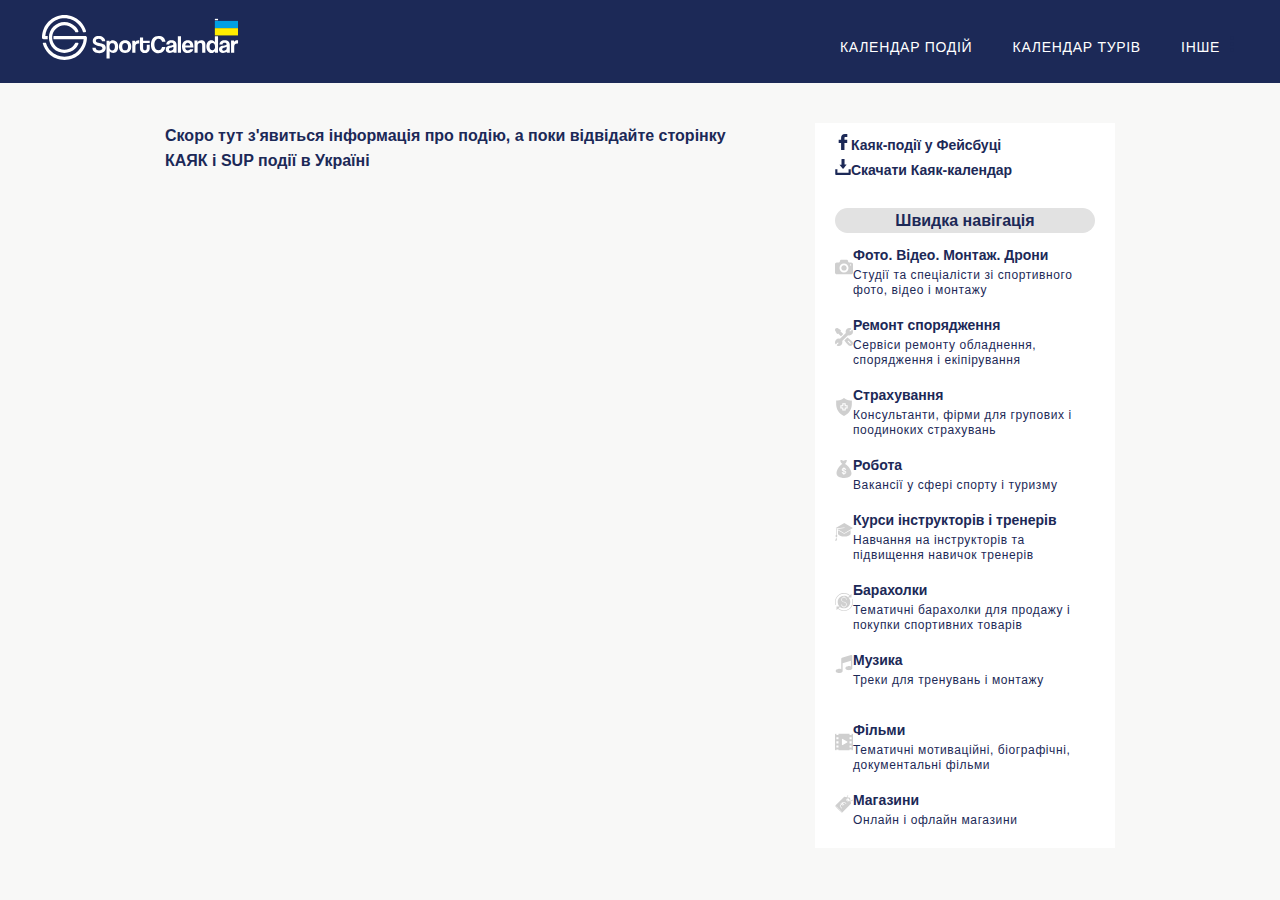
==== eventPage.html @ 2a37bc06 "link for fb page" ====
<!DOCTYPE html>
<html lang="ua">
<head>
    <meta charset="UTF-8">
    <meta name="viewport" content="width=device-width, initial-scale=1.0">
    <meta http-equiv="X-UA-Compatible" content="ie=edge">
    <title>SportCalendar.ua</title>
    <link rel="stylesheet" href="eventPage.css">
    <link rel="stylesheet" href="style.css">    
</head>
<body>
    
<div class="container">
    
    <header class="header"> 
        <div class="headerLogo">
            <a href="index.html">
                <svg xmlns="http://www.w3.org/2000/svg" xml:space="preserve"  style="shape-rendering:geometricPrecision; text-rendering:geometricPrecision; image-rendering:optimizeQuality; fill-rule:evenodd; clip-rule:evenodd"
                viewBox="0 0 22466 5156" xmlns:xlink="http://www.w3.org/1999/xlink">
                 <defs>
                  <style type="text/css">
                   <![CDATA[
                   .fil1 {fill:#00A0E3}
                   .fil2 {fill:#FFED00}
                   .fil0 {fill:#fff;fill-rule:nonzero}
                   ]]>
                  </style>
                 </defs>
                 <g id="Layer_x0020_1">
                  <metadata id="CorelCorpID_0Corel-Layer"/>
                  <path class="fil0" d="M6875 3010c-8,-91 -46,-160 -113,-209 -68,-48 -153,-73 -256,-73 -91,0 -168,20 -233,61 -65,40 -97,95 -97,163 0,52 22,97 67,135 44,37 118,68 221,92 83,20 155,38 216,54 62,16 116,31 163,45 47,14 90,28 127,41 37,13 73,28 107,44 71,34 127,84 168,148 41,65 62,148 62,251 0,95 -19,180 -56,254 -37,75 -88,138 -151,191 -64,52 -138,93 -222,121 -85,28 -176,42 -272,42 -539,0 -814,-208 -826,-623l375 0c2,97 40,173 115,227 75,54 169,82 284,82 48,0 95,-6 141,-17 45,-11 86,-27 121,-48 35,-21 63,-46 83,-76 20,-29 30,-61 30,-95 0,-111 -96,-190 -288,-236 -161,-38 -283,-71 -366,-98 -83,-27 -142,-49 -179,-65 -97,-44 -167,-102 -212,-173 -44,-71 -67,-160 -67,-269 0,-81 15,-156 45,-227 30,-71 74,-132 132,-183 57,-51 129,-92 215,-123 86,-30 184,-45 295,-45 103,0 199,15 288,44 89,29 166,70 233,123 67,52 120,116 159,191 39,75 61,158 65,251l-375 0zm1171 206c-204,0 -306,149 -306,448 0,117 29,212 86,286 58,74 132,110 222,110 91,0 165,-39 224,-117 59,-78 88,-178 88,-301 0,-284 -105,-427 -315,-427zm-297 -275l0 173c36,-73 86,-126 148,-159 63,-33 142,-50 239,-50 101,0 189,20 263,61 75,40 137,95 188,163 50,69 88,147 112,236 24,89 36,182 36,278 0,105 -13,201 -38,288 -25,87 -62,162 -110,225 -48,64 -108,113 -179,148 -71,35 -151,53 -242,53 -85,0 -164,-16 -238,-48 -74,-32 -131,-86 -171,-160l0 826 -360 0 0 -2034 351 0zm1780 272c-222,0 -333,139 -333,418 0,280 111,421 333,421 222,0 333,-140 333,-421 0,-278 -111,-418 -333,-418zm0 -309c109,0 207,17 294,51 87,34 160,83 221,147 61,64 107,140 139,230 32,90 48,189 48,298 0,109 -17,208 -50,298 -33,90 -80,166 -141,230 -61,64 -134,112 -221,147 -87,34 -184,51 -291,51 -111,0 -210,-18 -298,-53 -88,-35 -162,-85 -222,-148 -61,-64 -107,-140 -139,-230 -32,-90 -48,-188 -48,-295 0,-109 17,-208 50,-297 33,-89 80,-165 141,-229 61,-64 135,-113 222,-148 88,-35 186,-53 295,-53zm1616 375c-34,-6 -68,-9 -100,-9 -224,0 -336,111 -336,333l0 717 -363 0 0 -1380 342 0 0 166c30,-46 62,-83 94,-109 32,-26 66,-46 100,-61 34,-14 70,-23 106,-26 36,-3 73,-5 109,-5l48 0 0 372zm1205 -79l-760 0 0 569c0,87 16,154 48,201 32,47 86,71 160,71 73,0 126,-23 160,-70 34,-46 51,-113 51,-200l0 -360 339 0 0 396c0,73 -11,142 -32,209 -21,67 -54,125 -100,176 -45,50 -103,91 -174,121 -71,30 -154,45 -251,45 -101,0 -187,-15 -257,-45 -71,-30 -129,-71 -174,-121 -45,-50 -79,-109 -100,-176 -21,-67 -32,-137 -32,-212l0 -1238 360 0 0 372 760 0 0 260z"/>
                  <path class="fil0" d="M1326 2394l3564 0c183,0 271,44 265,254 -9,323 -77,632 -194,915 -131,316 -322,600 -560,837 -237,237 -521,429 -837,560 -304,126 -637,195 -986,195 -349,0 -682,-69 -986,-195 -316,-131 -600,-322 -837,-560 -155,-155 -291,-331 -403,-522 -110,-188 -197,-391 -257,-606 -13,-45 18,-91 69,-91l239 0 53 0 16 51c53,171 127,334 218,485 92,153 203,294 329,420 204,204 446,368 716,479 260,107 544,167 844,167 299,0 584,-59 844,-167 269,-112 512,-276 716,-479 190,-190 346,-415 457,-663 97,-219 160,-456 181,-705l-3450 0c-18,-123 -18,-251 0,-374zm1244 1961c-240,0 -469,-48 -678,-134 -218,-90 -413,-222 -576,-385 -163,-163 -295,-359 -385,-576 -87,-209 -134,-438 -134,-678 0,-240 48,-469 134,-678 90,-218 222,-413 385,-576 163,-163 359,-295 576,-385 209,-87 438,-134 678,-134 240,0 469,48 678,134 217,90 413,222 576,385 79,79 151,166 215,260 38,56 73,115 104,175 70,134 36,220 -103,220l-159 0 -43 0 -20 -39c-33,-65 -72,-128 -115,-187 -42,-58 -90,-114 -143,-167 -129,-129 -284,-234 -455,-305 -165,-68 -346,-106 -536,-106 -190,0 -371,38 -536,106 -171,71 -325,175 -455,305 -129,129 -234,284 -304,455 -68,165 -106,346 -106,536 0,190 38,371 106,536 71,171 175,325 304,455 129,129 284,234 455,304 165,68 346,106 536,106 190,0 371,-38 536,-106 171,-71 325,-175 455,-304 104,-104 191,-223 258,-353l20 -39 43 0 177 0c103,0 183,47 91,207 -37,63 -71,128 -111,188 -64,94 -136,181 -215,260 -163,163 -359,295 -576,385 -209,87 -438,134 -678,134zm-1913 -1586c-149,0 -296,1 -444,1 -147,0 -212,-78 -212,-192 0,-349 69,-682 195,-986 131,-316 322,-600 560,-837 237,-237 521,-429 837,-560 304,-126 637,-195 986,-195 349,0 682,69 986,195 316,131 600,322 837,560 156,156 293,333 406,527 97,166 176,345 234,532 16,53 24,169 -103,169l-181 0 -53 0 -16 -51c-53,-173 -127,-337 -218,-490l0 0c-93,-154 -205,-297 -332,-424 -204,-204 -446,-368 -716,-479 -260,-107 -544,-167 -844,-167 -299,0 -584,59 -844,167 -269,112 -512,275 -716,479 -191,191 -347,416 -458,666 -98,220 -160,459 -181,710l277 0 6 0c-12,124 -12,251 0,374l-6 0z"/>
                  <path class="fil0" d="M13759 3065c-26,-105 -77,-187 -151,-247 -75,-60 -158,-89 -251,-89 -75,0 -141,16 -200,48 -59,32 -108,78 -150,136 -41,59 -73,128 -94,207 -21,80 -32,168 -32,265 0,95 11,182 32,262 21,80 51,148 91,206 39,58 87,103 142,136 55,33 119,50 189,50 115,0 208,-31 278,-94 71,-63 119,-152 145,-269l390 0c-20,107 -53,203 -98,289 -45,86 -102,159 -169,221 -68,62 -146,109 -236,142 -90,33 -189,50 -298,50 -121,0 -234,-21 -339,-62 -105,-41 -196,-103 -274,-185 -78,-82 -138,-183 -182,-304 -43,-121 -65,-261 -65,-421 0,-157 20,-299 61,-424 40,-125 98,-232 172,-319 75,-88 165,-155 272,-201 107,-46 227,-70 360,-70 117,0 222,18 316,53 94,35 175,83 242,144 68,61 122,132 162,213 40,82 66,169 76,262l-390 0zm1301 575c-36,30 -100,54 -191,73 -125,24 -210,53 -254,86 -44,33 -67,79 -67,138 0,103 54,154 163,154 46,0 91,-7 135,-20 43,-13 81,-33 113,-59 32,-26 58,-60 77,-100 19,-40 29,-87 29,-139 0,-16 0,-38 -1,-67 -1,-28 -3,-50 -5,-67zm-224 -741c196,0 343,46 440,139 98,93 147,228 147,406l0 872 -339 0c-4,-16 -8,-33 -12,-51 -4,-18 -7,-38 -9,-61 -44,46 -102,81 -173,104 -71,23 -152,35 -245,35 -139,0 -251,-34 -334,-103 -84,-69 -126,-163 -126,-284 0,-95 16,-170 47,-227 31,-56 75,-101 132,-133 56,-32 124,-56 201,-73 78,-16 162,-30 253,-42 73,-10 130,-26 171,-48 41,-22 62,-53 62,-94 0,-52 -24,-92 -73,-118 -48,-26 -102,-39 -160,-39 -65,0 -119,19 -162,56 -43,37 -69,87 -77,150l-348 0c12,-153 65,-273 157,-359 93,-86 242,-129 448,-129zm1096 1416l-363 0 0 -1882 363 0 0 1882zm1053 -823c-4,-103 -34,-179 -89,-229 -55,-49 -120,-74 -192,-74 -75,0 -138,26 -191,79 -52,52 -83,127 -91,224l563 0zm-575 230c6,103 36,186 91,248 54,63 127,94 218,94 59,0 111,-14 157,-42 46,-28 77,-66 91,-112l375 0c-42,141 -117,250 -224,327 -107,77 -234,115 -381,115 -460,0 -690,-250 -690,-751 0,-214 57,-384 173,-511 115,-127 279,-191 493,-191 432,0 648,274 648,823l-950 0zm1410 -584c42,-77 99,-136 171,-177 72,-41 163,-62 274,-62 67,0 128,10 183,30 55,20 103,49 144,88 40,38 72,86 95,144 23,58 35,124 35,198l0 956 -366 0 0 -835c0,-107 -18,-179 -53,-216 -35,-37 -96,-56 -183,-56 -190,0 -284,106 -284,318l0 790 -363 0 0 -1380 348 0 0 203zm1701 73c-208,0 -312,142 -312,427 0,123 28,222 85,298 57,76 131,113 224,113 44,0 86,-10 124,-29 38,-19 72,-46 100,-82 28,-35 50,-77 65,-124 15,-47 23,-99 23,-156 0,-299 -103,-448 -309,-448zm654 1105l-351 0 -6 -169c-83,137 -210,206 -381,206 -101,0 -189,-20 -263,-59 -75,-39 -137,-93 -186,-160 -49,-68 -87,-146 -112,-235 -25,-89 -38,-184 -38,-285 0,-105 13,-201 39,-289 26,-88 64,-163 113,-225 49,-63 109,-111 180,-147 71,-35 150,-53 239,-53 167,0 302,73 403,218l0 -684 363 0 0 1882zm984 -675c-36,30 -100,54 -191,73 -125,24 -210,53 -254,86 -44,33 -67,79 -67,138 0,103 54,154 163,154 46,0 91,-7 135,-20 43,-13 81,-33 114,-59 32,-26 58,-60 77,-100 19,-40 29,-87 29,-139 0,-16 0,-38 -1,-67 -1,-28 -3,-50 -5,-67zm-224 -741c196,0 343,46 440,139 98,93 147,228 147,406l0 872 -339 0c-4,-16 -8,-33 -12,-51 -4,-18 -7,-38 -9,-61 -44,46 -102,81 -173,104 -71,23 -152,35 -245,35 -139,0 -251,-34 -334,-103 -84,-69 -126,-163 -126,-284 0,-95 16,-170 47,-227 31,-56 75,-101 132,-133 57,-32 124,-56 201,-73 78,-16 162,-30 253,-42 73,-10 130,-26 171,-48 41,-22 62,-53 62,-94 0,-52 -24,-92 -73,-118 -48,-26 -102,-39 -160,-39 -65,0 -119,19 -162,56 -43,37 -69,87 -77,150l-348 0c12,-153 65,-273 157,-359 93,-86 242,-129 448,-129zm1531 375c-34,-6 -68,-9 -100,-9 -224,0 -336,111 -336,333l0 717 -363 0 0 -1380 342 0 0 166c30,-46 62,-83 94,-109 32,-26 66,-46 100,-61 34,-14 70,-23 106,-26 36,-3 73,-5 109,-5l48 0 0 372z"/>
                  <polygon class="fil0" points="20175,603 19812,603 19812,439 20175,439 "/>
                  <polygon class="fil1" points="22465,676 19810,676 19810,1509 22465,1509 "/>
                  <polygon class="fil2" points="22465,2341 19810,2341 19810,1509 22465,1509 "/>
                 </g>
                </svg>
            </a>            
        </div>         
        <div class="menuContent">
            <ul class="headerMenu">
                <li><a href="index.html" class="social-item calendar">календар подій</a></li>
                <li><a href="#" class="social-item">календар турів</a></li>
                <li>
                    <a href="#" class="social-item anotheHeaderItem">інше</a>
                    <a href="#" class="social-item anotheHeaderIcon">
                        <svg class="icon" version="1.1" id="Capa_1" xmlns="http://www.w3.org/2000/svg" xmlns:xlink="http://www.w3.org/1999/xlink" x="0px" y="0px" viewBox="0 0 512 512" style="enable-background:new 0 0 512 512;" xml:space="preserve"><g><g><g><circle cx="256" cy="256" r="64"/><circle cx="256" cy="448" r="64"/><circle cx="256" cy="64" r="64"/></g></g></g></svg>
                    </a>
                </li>
            </ul>  
        </div>                
    </header>   

    <main>
        <!--EVENT SECTION-->
        <section class="contentSection eventPage">
            <h2 class="bg-title">Скоро тут з'явиться інформація про подію, а поки відвідайте сторінку <br> <strong><a class="fb" href="https://www.facebook.com/groups/KayakSUPeventsUA/">                                           
                КАЯК і SUP події в Україні</a></strong></h2>
        </section> 
        
    
         <!--RIGHT SECTION-->
        <nav class="otherSide">

            <ul class="itemSection topContent">
                
                <li class="item">
                    <div class="iconRightside">
                        <svg class="icon" xmlns="http://www.w3.org/2000/svg" xmlns:xlink="http://www.w3.org/1999/xlink" version="1.1" id="Capa_1" x="0px" y="0px" viewBox="0 0 96.124 96.123" style="enable-background:new 0 0 96.124 96.123;" xml:space="preserve"><g>	<path d="M72.089,0.02L59.624,0C45.62,0,36.57,9.285,36.57,23.656v10.907H24.037c-1.083,0-1.96,0.878-1.96,1.961v15.803   c0,1.083,0.878,1.96,1.96,1.96h12.533v39.876c0,1.083,0.877,1.96,1.96,1.96h16.352c1.083,0,1.96-0.878,1.96-1.96V54.287h14.654   c1.083,0,1.96-0.877,1.96-1.96l0.006-15.803c0-0.52-0.207-1.018-0.574-1.386c-0.367-0.368-0.867-0.575-1.387-0.575H56.842v-9.246   c0-4.444,1.059-6.7,6.848-6.7l8.397-0.003c1.082,0,1.959-0.878,1.959-1.96V1.98C74.046,0.899,73.17,0.022,72.089,0.02z" /></g></svg>                    
                    </div>
                    <div class="contentRightside">
                        <strong><a href="#">Каяк-події у Фейсбуці</a></strong>
                    </div>
                </li>
                <li class="item">
                    <div class="iconRightside">    
                        <svg class="icon" xmlns="http://www.w3.org/2000/svg" xmlns:xlink="http://www.w3.org/1999/xlink" version="1.1" id="Capa_1" x="0px" y="0px" viewBox="0 0 29.978 29.978" style="enable-background:new 0 0 29.978 29.978;" xml:space="preserve" ><g>	<path d="M25.462,19.105v6.848H4.515v-6.848H0.489v8.861c0,1.111,0.9,2.012,2.016,2.012h24.967c1.115,0,2.016-0.9,2.016-2.012   v-8.861H25.462z" /><path d="M14.62,18.426l-5.764-6.965c0,0-0.877-0.828,0.074-0.828s3.248,0,3.248,0s0-0.557,0-1.416c0-2.449,0-6.906,0-8.723   c0,0-0.129-0.494,0.615-0.494c0.75,0,4.035,0,4.572,0c0.536,0,0.524,0.416,0.524,0.416c0,1.762,0,6.373,0,8.742   c0,0.768,0,1.266,0,1.266s1.842,0,2.998,0c1.154,0,0.285,0.867,0.285,0.867s-4.904,6.51-5.588,7.193   C15.092,18.979,14.62,18.426,14.62,18.426z" /></svg>                    
                    </div>
                    <div class="contentRightside">
                        <strong><a href="#">Скачати Каяк-календар</a></strong>                                                
                    </div>
                </li>
            </ul>
                
            <ul class="itemSection quickNavigation">
                <h2><strong>Швидка навігація</strong></h2>             

                    <li class="item">
                        <div class="iconRightside">
                            <svg class="icon" xmlns="http://www.w3.org/2000/svg"  xmlns:xlink="http://www.w3.org/1999/xlink"  version="1.1" id="Capa_1" x="0px" y="0px" viewBox="0 0 100 100" style="enable-background:new 0 0 100 100;"  xml:space="preserve" ><g><path d="M50,40c-8.285,0-15,6.718-15,15c0,8.285,6.715,15,15,15c8.283,0,15-6.715,15-15 C65,46.718,58.283,40,50,40z M90,25H78c-1.65,0-3.428-1.28-3.949-2.846l-3.102-9.309C70.426,11.28,68.65,10,67,10H33   c-1.65,0-3.428,1.28-3.949,2.846l-3.102,9.309C25.426,23.72,23.65,25,22,25H10C4.5,25,0,29.5,0,35v45c0,5.5,4.5,10,10,10h80  c5.5,0,10-4.5,10-10V35C100,29.5,95.5,25,90,25z M50,80c-13.807,0-25-11.193-25-25c0-13.806,11.193-25,25-25 c13.805,0,25,11.194,25,25C75,68.807,63.805,80,50,80z M86.5,41.993c-1.932,0-3.5-1.566-3.5-3.5c0-1.932,1.568-3.5,3.5-3.5 c1.934,0,3.5,1.568,3.5,3.5C90,40.427,88.433,41.993,86.5,41.993z"/> </g></svg>
                        </div>
                        <div class="contentRightside">
                            <p class="nameRightside">                            
                                <strong><a href="#">Фото. Відео. Монтаж. Дрони</a></strong>                             
                            </p> 
                            <p class="descriptionContent">
                                Студії та спеціалісти зі спортивного фото, відео і монтажу
                            </p>
                        </div>                                               
                    </li>

                    <li class="item">
                        <div class="iconRightside">
                            <svg class="icon" xmlns="http://www.w3.org/2000/svg" xmlns:xlink="http://www.w3.org/1999/xlink" version="1.1" id="Capa_1" x="0px" y="0px" viewBox="0 0 512.002 512.002" style="enable-background:new 0 0 512.002 512.002;" xml:space="preserve" >                   <g><path d="M153.557,89.912l10.605-10.605c6.91-6.91,5.451-18.465-2.886-23.467L80.931,7.631C59.837-4.996,33.001-1.7,15.672,15.673    C-1.701,33.032-4.997,59.868,7.63,80.932l48.208,80.332c5.008,8.347,16.62,9.794,23.467,2.886l10.62-10.605l81.154,81.03    l63.561-63.567L153.557,89.912z" /></g>                            <g><path d="M501.776,59.732c-4.407-9.245-16.77-11.547-24.141-4.146L438.831,94.39c-5.684,5.684-15.527,5.684-21.211,0    c-5.845-5.845-5.845-15.366,0-21.211l38.804-38.804c7.299-7.299,5.202-19.685-4.146-24.141    c-40.093-19.16-88.11-10.913-119.517,20.522c-28.843,28.828-38.159,71.675-24.683,109.512L140.259,308.081    c-37.808-13.477-80.669-4.16-109.512,24.683c-31.421,31.421-39.668,79.453-20.522,119.517c4.467,9.371,16.861,11.425,24.141,4.146    l38.804-38.804c5.859-5.83,15.381-5.845,21.211,0.015c5.843,5.813,5.886,15.279,0,21.196l-38.804,38.804    c-7.299,7.299-5.202,19.685,4.146,24.141c14.398,6.883,29.823,10.223,45.145,10.223c27.305,0,54.243-10.62,74.355-30.747    c28.857-28.828,38.159-71.675,24.683-109.512l167.822-167.811c37.793,13.462,80.669,4.16,109.526-24.683    C512.675,147.828,520.922,99.796,501.776,59.732z"/></g>                           <g><path d="M489.857,385.163c-50.919-50.732-78.834-70.888-138.525-117.309l-84.831,84.84    c41.958,53.86,67.365,88.599,115.016,136.267c15.586,15.586,36.299,22.857,56.675,22.857c14.956,0,29.722-3.551,42.129-12.471    c18.091-13.037,29.487-33.12,31.26-55.078C513.353,422.282,505.443,400.748,489.857,385.163z M446.652,446.713    c-5.972,5.44-15.277,4.918-20.989-0.794l-59.405-59.405c-5.712-5.712-6.234-15.017-0.794-20.989    c5.807-6.374,15.679-6.547,21.707-0.52l60,60C453.199,431.034,453.026,440.906,446.652,446.713z" /></g>                      </svg>
                        </div>
                        <div class="contentRightside">
                            <p class="nameRightside">                            
                                <strong><a href="#">Ремонт спорядження</a></strong>                            
                            </p> 
                            <p class="descriptionContent">
                                Сервіси ремонту обладнення, спорядження і екіпірування
                            </p>
                        </div>
                    </li>

                    <li class="item">
                        <div class="iconRightside">
                            <svg class="icon" xmlns="http://www.w3.org/2000/svg" xmlns:xlink="http://www.w3.org/1999/xlink" version="1.1" id="Capa_1" x="0px" y="0px" viewBox="0 0 512 512" style="enable-background:new 0 0 512 512;" xml:space="preserve" > <g><path d="M438.386,70.124c-66.931,0-131.516-24.656-181.418-69.259L256,0l-0.968,0.865    C205.129,45.468,140.544,70.124,73.614,70.124h-40.54V178.19c0,140.337,81.369,267.943,208.607,327.146L256,512l14.319-6.663    c127.238-59.203,208.607-186.81,208.607-327.146V70.124H438.386z M359.455,302.147h-55.411v55.411h-96.088v-55.411h-55.411V206.06    h55.411v-55.411h96.088v55.411h55.411V302.147z" /></g><g><polygon points="274.044,236.06 274.044,180.648 237.956,180.648 237.956,236.06 182.545,236.06 182.545,272.147 237.956,272.147     237.956,327.559 274.044,327.559 274.044,272.147 329.455,272.147 329.455,236.06"   /></g></svg>
                        </div>
                        <div class="contentRightside">
                            <p class="nameRightside">                            
                                <strong><a href="#">Страхування</a></strong>  
                            </p> 
                            <p class="descriptionContent">
                                 Консультанти, фірми для групових і поодиноких страхувань
                            </p>
                        </div>
                    </li>    

                    <li class="item">
                        <div class="iconRightside">
                            <svg version="1.1" id="Capa_1" xmlns="http://www.w3.org/2000/svg" xmlns:xlink="http://www.w3.org/1999/xlink" x="0px" y="0px"	  viewBox="0 0 424.98 424.98" style="enable-background:new 0 0 424.98 424.98;"	 xml:space="preserve"><g><path d="M241.395,282.304c-1.587-1.738-3.595-3.038-5.67-4.121c-4.518-2.356-9.459-3.785-14.365-5.075v38.016			c7.963-0.9,17.105-3.79,21.286-11.224l0,0c1.996-3.551,2.393-7.914,1.58-11.867C243.785,285.891,242.874,283.925,241.395,282.304		z"/>		</g>		<g>			<path d="M242.604,299.973c0.016-0.027,0.025-0.044,0.042-0.073l0,0C242.632,299.924,242.618,299.948,242.604,299.973z"/>	<g>		<path d="M184.009,221.532c-1.369,1.999-2.228,4.27-2.465,6.684c-0.237,2.419-0.104,5.11,0.815,7.387				c0.875,2.17,2.708,3.772,4.6,5.062c2.123,1.444,4.458,2.572,6.836,3.528c1.995,0.803,4.239,1.571,6.658,2.313v-34.4				C194.342,213.41,187.665,216.194,184.009,221.532z"/>		</g>		<g>			<path d="M242.804,299.619c-0.05,0.089-0.104,0.182-0.157,0.28l0,0C242.709,299.785,242.758,299.701,242.804,299.619z"/>		</g>		<g>			<path d="M243.004,299.263C243.017,299.239,243.019,299.237,243.004,299.263L243.004,299.263z"/>		</g>		<g>			<path d="M234.753,92.469c32.329-27.158,53.931-88.341,40.637-91.017c-17.664-3.557-56.022,12.04-74.562,14.788				c-26.296,3.175-54.936-28.515-71.012-10.851c-13.071,14.362,9.371,66.592,44.482,89.346				C69.546,146.219-77.69,404.673,179.171,423.426C534.582,449.375,356.615,142.639,234.753,92.469z M265.276,296.298				c-1.093,10.076-6.433,19.188-14.415,25.374c-8.428,6.532-18.999,9.57-29.502,10.421v11.133c0,2.979-1.301,5.86-3.531,7.832				c-3.065,2.712-7.569,3.381-11.289,1.667c-3.673-1.69-6.086-5.457-6.086-9.499v-12.168c-1.801-0.342-3.589-0.749-5.356-1.234				c-9.816-2.697-18.921-7.954-25.572-15.732c-3.313-3.877-6.014-8.276-7.882-13.025c-0.488-1.241-0.923-2.505-1.304-3.783				c-0.345-1.157-0.701-2.333-0.824-3.539c-0.207-2.023,0.194-4.087,1.137-5.889c1.938-3.707,6.022-5.946,10.192-5.574				c4.104,0.364,7.701,3.212,8.993,7.124c0.398,1.205,0.668,2.44,1.115,3.632c0.443,1.184,0.978,2.335,1.607,3.431				c1.242,2.158,2.798,4.148,4.59,5.875c3.694,3.559,8.399,5.872,13.304,7.248v-41.362c-9.591-2.483-19.491-5.69-27.411-11.848				c-3.849-2.994-7.115-6.714-9.254-11.117c-2.257-4.647-3.192-9.824-3.23-14.966c-0.039-5.221,0.953-10.396,3.131-15.153				c2.04-4.454,4.977-8.453,8.578-11.768c7.7-7.087,17.928-11.04,28.187-12.492v-0.91v-10.647c0-2.978,1.301-5.86,3.531-7.832				c3.066-2.711,7.568-3.381,11.289-1.667c3.672,1.691,6.086,5.457,6.086,9.499v10.647v0.847c1.367,0.172,2.73,0.378,4.086,0.624				c10.074,1.823,19.927,5.983,27.294,13.246c3.49,3.44,6.347,7.539,8.356,12.009c0.561,1.247,1.052,2.523,1.477,3.824				c0.396,1.213,0.794,2.462,0.983,3.728c0.302,2.021-0.006,4.109-0.871,5.958c-1.772,3.788-5.746,6.2-9.927,6.021				c-4.108-0.179-7.83-2.854-9.301-6.694c-0.438-1.142-0.657-2.351-1.104-3.49c-0.451-1.153-1.035-2.253-1.708-3.292				c-1.308-2.02-3.003-3.752-4.938-5.179c-4.19-3.094-9.272-4.706-14.35-5.607v39.582c6.035,1.445,12.075,3.021,17.857,5.301				c8.739,3.446,17.02,8.73,21.79,17.062c-0.74-1.298-1.46-2.563,0.025,0.043c1.458,2.56,0.762,1.34,0.03,0.057				C264.854,280.704,266.101,288.701,265.276,296.298z"/>		</g>		<g>			<path d="M242.493,300.169c-0.061,0.109-0.114,0.205-0.156,0.278C242.373,300.384,242.427,300.289,242.493,300.169z"/>	</g></svg>                        
                        </div>
                        <div class="contentRightside">
                            <p class="nameRightside">                            
                                <strong><a href="#">Робота</a></strong>  
                            </p> 
                            <p class="descriptionContent">
                                Вакансії у сфері спорту і туризму
                            </p>
                        </div>
                    </li>

                    <li class="item">
                        <div class="iconRightside">
                            <svg  viewBox="-3 0 456 456.392"  xmlns="http://www.w3.org/2000/svg"><path d="m14.277344 128.390625 24.320312 14.304687c5.894532-5 13.125-8.171874 20.796875-9.128906l171.898438-21.117187c4.386719-.539063 8.378906 2.578125 8.917969 6.964843.539062 4.390626-2.578126 8.382813-6.96875 8.921876l-171.894532 21.121093c-2.585937.335938-5.101562 1.09375-7.441406 2.246094l178.289062 105.082031 217.921876-128.394531-217.921876-128.390625zm0 0"/><path d="m228.132812 272.96875-155.9375-91.863281v83.285156c0 22.023437 19.039063 43.433594 52.234376 58.738281 34.023437 14.589844 70.746093 21.835938 107.765624 21.261719 37.015626.578125 73.738282-6.667969 107.761719-21.261719 33.199219-15.304687 52.238281-36.714844 52.238281-58.738281v-83.285156l-155.933593 91.863281c-2.507813 1.476562-5.621094 1.476562-8.128907 0zm0 0"/><path d="m48.195312 440.390625-16-88-32 104zm0 0"/><path d="m56.195312 328.390625c-.015624-10.140625-6.429687-19.167969-16-22.527344v-132.589843c.023438-3.367188.757813-6.691407 2.160157-9.753907 2.304687-5.160156 6.355469-9.339843 11.441406-11.808593l-15.25-9.007813c-4.144531 3.515625-7.535156 7.839844-9.957031 12.703125-2.847656 5.527344-4.351563 11.648438-4.394532 17.867188v132.589843c-11.476562 4.089844-18.058593 16.136719-15.296874 28.003907 2.765624 11.867187 13.992187 19.769531 26.09375 18.367187 12.101562-1.398437 21.226562-11.660156 21.203124-23.84375zm0 0"/></svg>
                        </div>

                        <div class="contentRightside">
                            <p class="nameRightside">                            
                                <strong><a href="#">Курси інструкторів і тренерів</a></strong>  
                            </p> 
                            <p class="descriptionContent">
                                Навчання на інструкторів та підвищення навичок тренерів
                            </p>
                        </div>
                    </li>

                    <li class="item">                    
                        <div class="iconRightside">
                            <svg xmlns="http://www.w3.org/2000/svg"  viewBox="0 0 479.96913 479" ><path d="m468.121094 165.613281c-1.460938-4.078125-5.902344-6.25-10.019532-4.902343-4.117187 1.347656-6.414062 5.726562-5.179687 9.878906 31.359375 96.039062-5.398437 201.191406-89.761719 256.773437-84.367187 55.585938-195.488281 47.867188-271.359375-18.84375l41.558594-38.402343c69.488281 56.917968 171.457031 49.085937 231.441406-17.773438 59.980469-66.855469 56.742188-169.074219-7.351562-232h82.535156v-96l-8 7.382812-32.128906 29.65625c-80.984375-72.21875-200.34375-81.140624-291.160157-21.761718-90.820312 59.382812-130.519531 172.300781-96.839843 275.449218 1.074219 3.292969 4.144531 5.519532 7.609375 5.519532.847656 0 1.6875-.136719 2.488281-.40625 4.195313-1.375 6.484375-5.890625 5.113281-10.089844-31.363281-96.039062 5.394532-201.1875 89.761719-256.773438 84.363281-55.585937 195.484375-47.867187 271.355469 18.847657l-41.558594 38.398437c-69.480469-56.996094-171.515625-49.203125-231.53125 17.6875s-56.742188 169.171875 7.425781 232.089844h-82.535156v96l8-7.386719 32.128906-29.65625c80.984375 72.222657 200.34375 81.140625 291.160157 21.761719 90.820312-59.382812 130.519531-172.296875 96.839843-275.449219zm-228.136719 82.730469c-38.121094-.121094-69.539063-29.933594-71.660156-67.996094-2.121094-38.058594 25.789062-71.175781 63.660156-75.535156v-24.46875h16v24.46875c36.414063 4.113281 63.945313 34.886719 64 71.53125h-16c0-30.929688-25.070313-56-56-56s-56 25.070312-56 56c0 30.925781 25.070313 56 56 56 38.121094.117188 69.539063 29.929688 71.660156 67.992188 2.121094 38.058593-25.789062 71.179687-63.660156 75.535156v24.472656h-16v-24.472656c-36.410156-4.113282-63.945313-34.886719-64-71.527344h16c0 30.925781 25.070313 56 56 56s56-25.074219 56-56c0-30.929688-25.070313-56-56-56zm0 0" /></svg>
                        </div>
                        <div class="contentRightside">
                            <p class="nameRightside">                            
                                <strong><a href="#">Барахолки</a></strong>  
                            </p> 
                            <p class="descriptionContent">
                                Тематичні барахолки для продажу і покупки спортивних товарів
                            </p>
                        </div>
                    </li>

                    <li class="item">                        
                        <div class="iconRightside">
                            <svg class="icon" xmlns="http://www.w3.org/2000/svg" xmlns:xlink="http://www.w3.org/1999/xlink" version="1.1" id="Capa_1" x="0px" y="0px" viewBox="0 0 475.071 475.071" style="enable-background:new 0 0 475.071 475.071;" xml:space="preserve"><g>	<path d="M448.808,7.994C443.483,2.664,437.009,0,429.397,0c-3.046,0-5.715,0.383-7.994,1.143L183.861,74.232   c-5.708,1.903-10.373,5.282-13.99,10.135c-3.615,4.856-5.424,10.232-5.424,16.134v276.087   c-16.562-7.426-34.833-11.139-54.818-11.139c-8.564,0-17.749,0.999-27.55,2.994c-9.806,1.995-19.657,5.041-29.552,9.134   c-9.9,4.093-18.083,9.853-24.556,17.271c-6.471,7.423-9.705,15.899-9.705,25.413c0,9.521,3.234,17.987,9.705,25.413   c6.473,7.419,14.655,13.179,24.556,17.271c9.899,4.093,19.75,7.136,29.552,9.134c9.801,1.995,18.986,2.991,27.55,2.991   s17.746-0.996,27.55-2.991c9.806-1.998,19.653-5.041,29.552-9.134c9.896-4.093,18.079-9.853,24.55-17.271   c6.477-7.426,9.71-15.893,9.71-25.413v-202.42l219.271-67.665v153.317c-16.566-7.422-34.834-11.139-54.819-11.139   c-8.565,0-17.751,0.996-27.552,2.994c-9.805,1.995-19.65,5.041-29.551,9.134c-9.896,4.093-18.082,9.853-24.558,17.278   c-6.468,7.416-9.712,15.89-9.712,25.406c0,9.521,3.244,17.987,9.712,25.413c6.476,7.423,14.661,13.183,24.558,17.271   c9.897,4.093,19.746,7.139,29.551,9.138c9.801,1.998,18.986,2.99,27.552,2.99c8.562,0,17.747-0.992,27.548-2.99   c9.802-1.999,19.65-5.045,29.554-9.138c9.897-4.089,18.076-9.849,24.551-17.271c6.479-7.426,9.709-15.893,9.709-25.413V27.401   C456.802,19.789,454.146,13.321,448.808,7.994z" /></g></svg>                           
                         </div>
                        <div class="contentRightside">
                            <p class="nameRightside">                            
                                <strong><a href="#">Музика</a></strong>  
                            </p> 
                            <p class="descriptionContent">
                                Треки для тренувань і монтажу
                            </p>
                        </div>
                    </li>

                    <li class="item">
                        <div class="iconRightside">
                         </div>
                        <div class="contentRightside">
                            <p class="nameRightside">                            
                                <strong><a href="#"></a></strong>  
                            </p> 
                            <p class="descriptionContent">
                            </p>
                        </div>
                    </li>
                    
                    <li class="item">
                        <div class="iconRightside">
                            <svg class="icon" xmlns="http://www.w3.org/2000/svg" xmlns:xlink="http://www.w3.org/1999/xlink" version="1.1" id="Capa_1" x="0px" y="0px" viewBox="0 0 26 26" style="enable-background:new 0 0 26 26;" xml:space="preserve" ><g>	<path d="M25,1h-1v2h-3V1H5v2H2V1H1C0.449,1,0,1.449,0,2v22c0,0.551,0.449,1,1,1h1v-1h3v1h16v-1h3v1h1   c0.551,0,1-0.449,1-1V2C26,1.449,25.551,1,25,1z M5,21H2v-3h3V21z M5,15H2v-3h3V15z M5,9H2V6h3V9z M17.588,13.656l-6.503,3.793   c-0.106,0.053-0.222,0.078-0.337,0.078c-0.138,0-0.272-0.037-0.394-0.109C10.134,17.285,10,17.047,10,16.793V9.208   c0-0.255,0.134-0.493,0.354-0.626c0.222-0.134,0.499-0.146,0.73-0.03l6.503,3.792C17.84,12.469,18,12.722,18,13   S17.84,13.531,17.588,13.656z M24,21h-3v-3h3V21z M24,15h-3v-3h3V15z M24,9h-3V6h3V9z" /></g></svg>                         
                        </div>
                        <div class="contentRightside">
                            <p class="nameRightside">                            
                                <strong><a href="#">Фільми</a></strong>  
                            </p> 
                            <p class="descriptionContent">
                                Тематичні мотиваційні, біографічні, документальні фільми
                            </p>
                        </div>          
                    </li>

                    <li class="item">
                        <div class="iconRightside">
                            <svg class="icon" xmlns="http://www.w3.org/2000/svg"  viewBox="0 -3 468.85999 468" ><path d="m316.535156 111.738281c-6.710937 9.523438-5.613281 22.492188 2.605469 30.75 8.429687 7.996094 21.300781 9.023438 30.890625 2.464844-13.820312-8.03125-25.347656-19.46875-33.488281-33.222656zm0 0"/><path d="m466.613281 130.203125c3.03125-3.140625 2.988281-8.128906-.097656-11.214844-3.085937-3.085937-8.074219-3.128906-11.214844-.097656-11.144531 11.210937-25.394531 18.828125-40.910156 21.871094-3.367187.667969-6.773437 1.125-10.199219 1.359375l2.75 15.824218c22.542969-1.910156 43.683594-11.738281 59.671875-27.742187zm0 0"/><path d="m417.328125 220.539062-10.785156-62.570312c-2.695313.234375-5.382813.410156-8.074219.410156-11.226562-.042968-22.355469-2.101562-32.855469-6.074218-.4375.488281-.800781 1.03125-1.222656 1.503906-15.625 15.621094-40.953125 15.621094-56.574219-.003906-15.617187-15.621094-15.617187-40.949219.007813-56.570313 3.003906-2.546875 6.214843-4.84375 9.597656-6.863281 14.410156-7.785156 32.121094-5.929688 44.601563 4.675781 12.480468 10.605469 17.171874 27.78125 11.816406 43.257813 9.644531 3.21875 19.824218 4.519531 29.964844 3.824218l-11.429688-66.34375c-.574219-3.339844-3.191406-5.953125-6.527344-6.527344l-64.976562-11.199218c2.386718-16.625 9.976562-32.0625 21.679687-44.105469 3.035157-3.179687 2.9375-8.207031-.21875-11.265625-3.15625-3.058594-8.1875-3-11.269531.128906-13.945312 14.355469-23.019531 32.730469-25.945312 52.527344l-64-11.039062c-.449219-.078126-.902344-.117188-1.359376-.121094-2.117187.003906-4.148437.847656-5.648437 2.347656l-231.765625 231.726562c-3.125 3.125-3.125 8.1875 0 11.3125l169.71875 169.71875c3.125 3.125 8.1875 3.125 11.3125 0l231.765625-231.742187c1.820313-1.847656 2.636719-4.457031 2.1875-7.007813zm-409.3125 63.375 11.3125-11.3125 11.308594 11.3125-11.308594 11.3125zm22.621094 22.625 11.3125-11.3125 11.320312 11.3125-11.320312 11.320313zm22.625 22.628907 11.320312-11.308594 11.3125 11.316406-11.320312 11.3125zm22.632812 22.632812 11.3125-11.3125 11.3125 11.3125-11.3125 11.3125zm22.625 22.625 11.3125-11.3125 11.316407 11.3125-11.308594 11.3125zm33.941407 33.9375-11.3125-11.3125 11.3125-11.3125 11.3125 11.3125zm11.3125 11.316407 11.320312-11.308594 11.3125 11.308594-11.3125 11.3125zm33.945312 33.9375-11.3125-11.3125 11.3125-11.3125 11.3125 11.3125zm107.480469-220.617188-33.945313-33.933594c-9.5-9.066406-24.445312-9.066406-33.945312 0l-11.308594 11.3125 39.597656 39.589844-11.3125 11.3125-39.597656-39.589844-11.3125 11.308594 33.933594 33.945312-11.308594 11.3125-33.9375-33.945312-22.632812 22.632812c-9.367188 9.371094-9.367188 24.5625 0 33.9375l33.945312 33.949219-11.3125 11.3125-33.945312-33.949219c-15.613282-15.621093-15.613282-40.941406 0-56.5625l22.625-22.632812-16.976563-16.964844 11.320313-11.3125 16.976562 16.96875 11.3125-11.3125-11.3125-11.3125 11.3125-11.3125 11.3125 11.3125 11.3125-11.3125c15.621094-15.621094 40.945312-15.621094 56.566406 0l33.945313 33.9375zm0 0" /></svg>
                        </div>
                            <div class="contentRightside">
                                <p class="nameRightside">                            
                                    <strong><a href="#">Магазини</a></strong>  
                                </p> 
                                <p class="descriptionContent">
                                    Онлайн і офлайн магазини
                                </p>
                        </div>                     
                    </li>
                    
            </ul>                                 
        </nav>
        <!--end NEWS SECTION-->
    </main>

    <footer class="footer">
        
    </footer>
          
</div> <!--End container-->


</body>
</html>
---- style.css ----
:root{
	--bg_lightgrey:#F8F8F7;
	--border_grey:#e2e2e2;
	--grey:#cfcfcf;
	--red: #FB4148;
	--blue: #1C2957;
	--mint: #F3F7FA;	
	--yellow: #F7C51E;	
}
body{
	background: var(--bg_lightgrey);
}
*{
	box-sizing: border-box;
	font-family: "Helvetica", sans-serif, Arial;	
	color: var(--blue);
	text-decoration: none;
	list-style-type: none;
	padding: 0;
	margin: 0;
	line-height: 25px;
}	
* .icon{
	width: 16px;
	height: 16px;
	fill: var(--blue);
}
.visually-hidden{
	position: absolute;
	clip: rect(0 0 0 0);
	width: 1px;
	height: 1px;
	margin: -1px;
}
/*SPONSOR MOB*/
.sponsorLogoMob,
.sponsorLogoDesktop{
	display: none;
	align-items: center;
	padding: 20px 10px ;	
}
.sponsorLogoMob .sponsorIcon{
	fill:#E31E24;
	height: 45px;
	margin-right: 30px;
}
.sponsorLogoMob .sponsorContent{
	font-size: 14px;
}
.sponsorLogoMob .sponsorTitle{
	color: #E31E24;
	font-weight: bold;
}
/*SPONSOR DESCKTOP*/
.sponsorLogoDesktop .sponsorIcon{
	fill:#E31E24;
	height: 50px;
	margin-right: 20px;
}
 .sponsorIcon,
 .sponsorContent p{
	color: #E31E24;
	font-weight: bold;
}


/*MODAL*/
		.modal{
			position: fixed;
			background: #fff;
			box-shadow: 0 0 10px 0 rgba(0, 0, 0, 0.082);
		}
		.modalClose{
			background: #fff;
			border: none;
		}
		.modalFilter{
			top: 135px;
			left: 50%;

			width: 610px;
			height: 300px;
			margin-left: -480px;
			padding: 10px 10px;
		}
		.modal .filterHeader{
			display: flex;
			flex-direction: row-reverse;
			justify-content: space-between;
		}

	
/*- DESKTOP -*/
@media (min-width: 1020px) {	
	.container{
		font-size: 14px;		
	}
	.sponsorLogoMob{
		display: none;
	}
	/*HEADER*/
	header{
		display: flex;
		justify-content: space-between;		
		width: 100%;
		font-size: 14px;	
		background-color: var(--blue);
		padding: 15px 40px;
	}	
	.headerLogo svg{
		height: 45px;
		margin: 0 auto;
		width: 200px;
	}	
	.headerLogo{
		width: 200px;
		height: 100%;
	}
	.headerMenu{
		display: flex;
		justify-content: space-between;	
		width: 400px;	
		align-items: bottom;
		height: 100%;
		margin-top: 20px;
	}
	.headerMenu a,
	.headerMenu a:visited,
	.headerMenu a:active{
		border-bottom: none;
		text-transform: uppercase;
		color: #fff;
		letter-spacing: .7px;	
}	
	.locationContent svg{
		fill: var(--blue);
	}
	h2{
		font-size: 16px;
	}

/*MAIN*/
	main{
		width: 950px;
		margin: 0 auto;
		padding: 40px 0;
		display: flex;
		justify-content: space-between;
	}
	.contentSection{
		width: 600px;		
	}	
/*RIGHT SECTION*/
.otherSide{
	width: 300px;
	background-color: #fff;
}
.otherSide	.itemSection {
	padding: 10px 0 5px 0;
}
		.itemSection .item{
			display: flex;
			align-items: center;
			padding: 0 20px;
		}			
	/*quickNavigation*/
	.quickNavigation{
		margin-top: 10px;
	}
	.quickNavigation h2{
		margin: 0 20px 10px;
		text-align: center;
		background-color: var(--border_grey);
		border-radius:  20px;
	}
	.quickNavigation .item{
		margin-bottom: 15px;
	}
	.quickNavigation .descriptionContent{
		font-size: 12px;
		line-height: 15px;
		letter-spacing: .050em;
	}		
	.quickNavigation svg{
		fill:var(--grey);
		width: 18px;
		height: 18px;
	}			
}

/*- TABLET -*/
@media (min-width: 640px) and (max-width: 1020px){
	body{
		background: var(--bg_lightgrey);
	}
	.sponsorLogoMob{
		display: none;
	}	
	.sponsorContent{
		font-size: 14px;
	}
	.container{
		font-size: 17px;
	}
	h2{
		font-size: 20px;
		font-weight: bold;
	}
	/*HEADER*/
	header{
		display: flex;
		justify-content: space-between;		
		width: 100%;
		font-size: 14px;	
		background-color: var(--blue);
		padding: 15px 5px;
	}	
	.headerLogo svg{
		height: 45px;
		margin: 0 auto;
		width: 200px;
	}	
	.headerLogo{
		width: 200px;
		height: 100%;
	}
	.headerMenu{
		display: flex;
		justify-content: space-between;	
		width: 400px;	
		align-items: bottom;
		height: 100%;
		margin-top: 20px;
	}
	.headerMenu a,
	.headerMenu a:visited,
	.headerMenu a:active{
		border-bottom: none;
		text-transform: uppercase;
		color: #fff;
		letter-spacing: .7px;	
}
/*MAIN*/
	main{
		margin: 30px 10px;
		display: flex;
	}
	.contentSection{
		width: 62%;
	}			
	
	/*RIGHT SECTION*/
.otherSide{
	width: 38%;
	font-size: 16px;
	min-width: 280px;
	background-color: #fff;

}
.otherSide	.itemSection {
	padding: 10px 0 5px 0;
}
		.itemSection .item{
			display: flex;
			align-items: center;
			padding: 0 20px;
		}	
		.itemSection p{
			width: 95%;
			overflow: hidden; 
			white-space: nowrap; 
			text-overflow: ellipsis; 
		}		
	/*quickNavigation*/
	.quickNavigation{
		margin-top: 10px;
	}
	.quickNavigation h2{
		margin: 0 20px 10px;
		text-align: center;
		background-color: var(--border_grey);
		border-radius:  20px;

	}
	.quickNavigation .item{
		margin-bottom: 15px;
	}
	.quickNavigation .descriptionContent{
		font-size: 12px;
		line-height: 15px;
		letter-spacing: .050em;
	}		
	.quickNavigation svg{
		fill:var(--grey);
		width: 18px;
		height: 18px;
	}
		
}

/*- MOBILE -*/
@media (min-width: 320px) and (max-width: 640px){
	.sponsorLogoDesktop{
		display: none;
	}
	header{
		width: 100%;
		font-size: 16px;	
		background-color: var(--blue);
		padding: 15px 10px;		
	}	
	.headerLogo svg{
		height: 45px;
		margin: 0 auto;
		width: 200px;
	}	
	.headerLogo{
		width: 200px;
		height: 60px;
		margin: 0 auto;
	}
	.headerMenu{
		display: flex;
		justify-content: space-between;				
	}
	.headerMenu a,
	.headerMenu a:visited,
	.headerMenu a:active{
		border-bottom: none;
		text-transform: uppercase;
		color: #fff;
		letter-spacing: .7px;
}
.anotheHeaderItem{
	display: none;
}
.anotheHeaderIcon svg{
	fill: #fff;
}
}
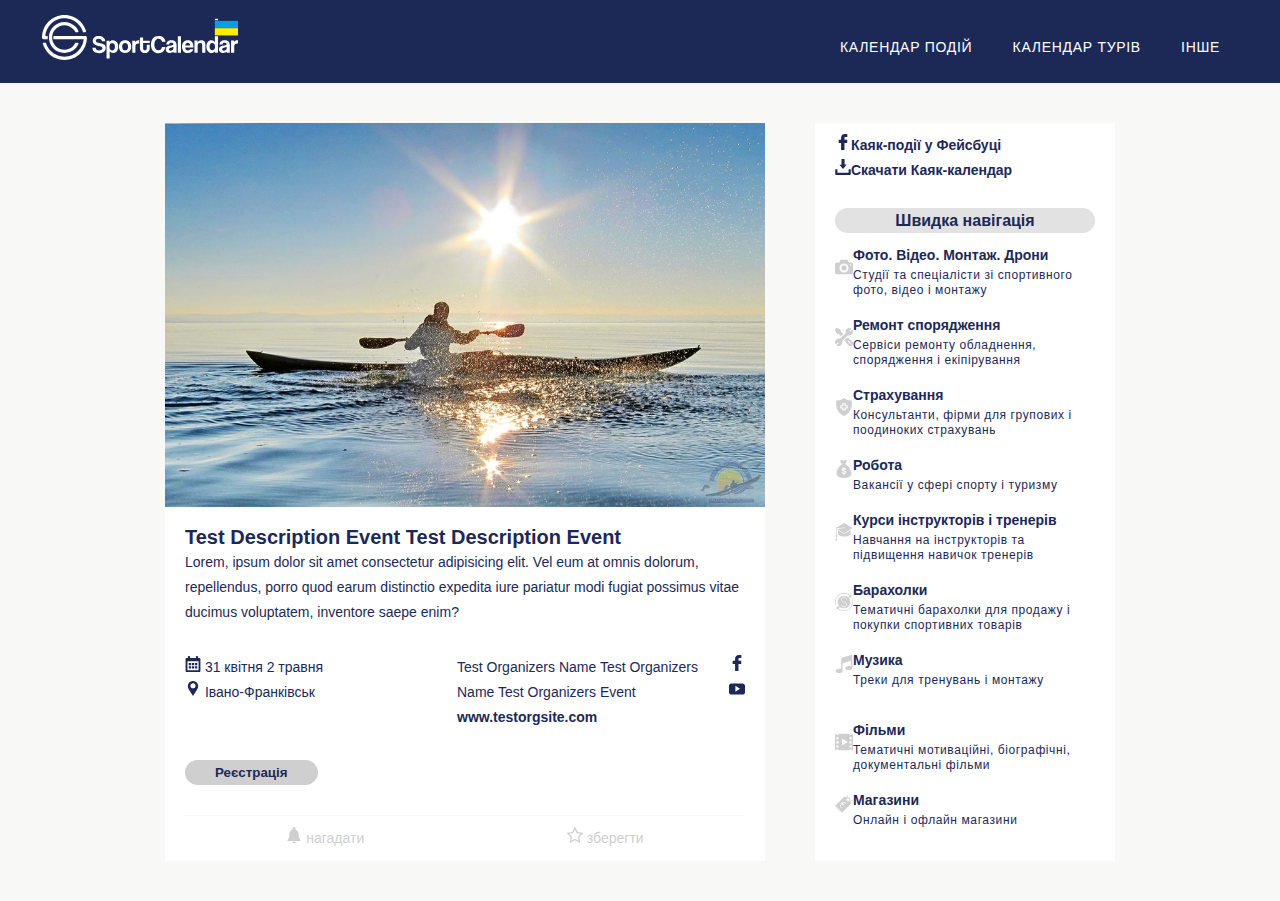
==== commit 2e6a8f34: "fix mistake in regestration" ====
--- a/eventPage.html
+++ b/eventPage.html
@@ -54,9 +54,64 @@
 
     <main>
         <!--EVENT SECTION-->
-        <section class="contentSection eventPage">
-            <h2 class="bg-title">Скоро тут з'явиться інформація про подію, а поки відвідайте сторінку <br> <strong><a class="fb" href="https://www.facebook.com/groups/KayakSUPeventsUA/">                                           
-                КАЯК і SUP події в Україні</a></strong></h2>
+        <section class="contentSection eventPage">            
+            <section class="imgContent ">
+                <img src="img/pics/izmailPhoto.jpg" alt="Самарейс 50">
+            </section>                
+            <section class="infoContent ">
+                    <div class="nameContent itemContent">
+                        <a href="eventPage.html"><h2> Test Description Event Test Description Event</h2></a>                        
+                        <p class="descriptionContent"> Lorem, ipsum dolor sit amet consectetur adipisicing elit. Vel eum at omnis dolorum, repellendus, porro quod earum distinctio expedita iure pariatur modi fugiat possimus vitae ducimus voluptatem, inventore saepe enim? </p>
+                    </div>
+
+                    <div class="detaisEventSection itemContent">
+                        <div class="dateLocation itemDetail">
+                            <div class="dateContent "> 
+                                <span class="number">
+                                    <svg class="icon" xmlns="http://www.w3.org/2000/svg" xmlns:xlink="http://www.w3.org/1999/xlink" version="1.1" id="Capa_1" x="0px" y="0px" viewBox="0 0 361.77 361.77" style="enable-background:new 0 0 361.77 361.77;" xml:space="preserve"><g>			<path d="M323.885,43.77h-27.5V25c0-13.807-11.193-25-25-25h-1c-13.807,0-25,11.193-25,25v18.77h-129V25c0-13.807-11.193-25-25-25     h-1c-13.807,0-25,11.193-25,25v18.77h-27.5c-13.807,0-25,11.193-25,25v268c0,13.809,11.193,25,25,25h286     c13.807,0,25-11.191,25-25v-268C348.885,54.963,337.691,43.77,323.885,43.77z M306.885,322.27h-252v-203h252V322.27z" />		<path d="M89.136,211.134h43.498c2.209,0,4-1.791,4-4v-43.498c0-2.209-1.791-4-4-4H89.136c-2.209,0-4,1.791-4,4v43.498     C85.136,209.343,86.927,211.134,89.136,211.134z" />			<path d="M159.136,211.134h43.498c2.209,0,4-1.791,4-4v-43.498c0-2.209-1.791-4-4-4h-43.498c-2.209,0-4,1.791-4,4v43.498     C155.136,209.343,156.927,211.134,159.136,211.134z" />			<path d="M229.136,211.134h43.498c2.209,0,4-1.791,4-4v-43.498c0-2.209-1.791-4-4-4h-43.498c-2.209,0-4,1.791-4,4v43.498     C225.136,209.343,226.927,211.134,229.136,211.134z" />			<path d="M89.136,281.134h43.498c2.209,0,4-1.791,4-4v-43.498c0-2.209-1.791-4-4-4H89.136c-2.209,0-4,1.791-4,4v43.498     C85.136,279.343,86.927,281.134,89.136,281.134z" />			<path d="M159.136,281.134h43.498c2.209,0,4-1.791,4-4v-43.498c0-2.209-1.791-4-4-4h-43.498c-2.209,0-4,1.791-4,4v43.498     C155.136,279.343,156.927,281.134,159.136,281.134z" />			<path d="M229.136,281.134h43.498c2.209,0,4-1.791,4-4v-43.498c0-2.209-1.791-4-4-4h-43.498c-2.209,0-4,1.791-4,4v43.498     C225.136,279.343,226.927,281.134,229.136,281.134z" /></g></svg>
+                                    31</span>
+                                <span class="month">квітня</span>
+                                <span class="number">
+                                    2</span>
+                                <span class="month">травня</span>
+                            </div>
+                            <div class="locationContent ">
+                                <span>
+                                <svg class="icon" version="1.0" xmlns="http://www.w3.org/2000/svg"  viewBox="0 0 830.000000 1280.000000" preserveAspectRatio="xMidYMid meet"><g transform="translate(0.000000,1280.000000) scale(0.100000,-0.100000)" stroke="none"><path d="M3855 12789 c-555 -44 -1043 -176 -1530 -414 -1457 -712 -2370 -2223 -2322 -3840 19 -605 152 -1155 406 -1680 109 -225 183 -353 331 -575 65 -96 856 -1369 1760 -2827 903 -1459 1646 -2653 1650 -2653 4 0 747 1194 1650 2652 904 1459 1695 2732 1760 2828 148 222 222 350 331 575 421 869 520 1869 279 2821 -244 958 -822 1795 -1640 2371 -696 491 -1551 759 -2404 752 -94 -1 -216 -5 -271 -10z m635 -1764 c440 -80 813 -271 1120 -575 769 -761 825 -1980 130 -2812 -335 -402 -817 -663 -1344 -728 -114 -14 -378 -14 -492 0 -853 105 -1550 715 -1764 1544 -141 545 -52 1136 243 1613 330 531 862 876 1497 968 130 19 481 13 610 -10z"/></g></svg>
+                                    Івано-Франківськ</span>
+                            </div>
+                        </div>
+                                                
+                        <div class="organizers itemDetail">
+                            <span class="orgName">Test Organizers Name Test Organizers Name Test Organizers Event</span>
+                            <a class="orgSite" href="#">www.testorgsite.com</a>
+                        </div> 
+                        <div class="socielNetwork itemDetail">
+                            <svg class="icon" xmlns="http://www.w3.org/2000/svg" xmlns:xlink="http://www.w3.org/1999/xlink" version="1.1" id="Capa_1" x="0px" y="0px" viewBox="0 0 96.124 96.123" style="enable-background:new 0 0 96.124 96.123;" xml:space="preserve"><g>	<path d="M72.089,0.02L59.624,0C45.62,0,36.57,9.285,36.57,23.656v10.907H24.037c-1.083,0-1.96,0.878-1.96,1.961v15.803   c0,1.083,0.878,1.96,1.96,1.96h12.533v39.876c0,1.083,0.877,1.96,1.96,1.96h16.352c1.083,0,1.96-0.878,1.96-1.96V54.287h14.654   c1.083,0,1.96-0.877,1.96-1.96l0.006-15.803c0-0.52-0.207-1.018-0.574-1.386c-0.367-0.368-0.867-0.575-1.387-0.575H56.842v-9.246   c0-4.444,1.059-6.7,6.848-6.7l8.397-0.003c1.082,0,1.959-0.878,1.959-1.96V1.98C74.046,0.899,73.17,0.022,72.089,0.02z" /></g></svg>
+                            <svg class="icon" xmlns="http://www.w3.org/2000/svg" xmlns:xlink="http://www.w3.org/1999/xlink" version="1.1" id="Capa_1" x="0px" y="0px"  viewBox="0 0 90 90" style="enable-background:new 0 0 90 90;" xml:space="preserve"><g><path id="YouTube__x28_alt_x29_" d="M90,26.958C90,19.525,83.979,13.5,76.55,13.5h-63.1C6.021,13.5,0,19.525,0,26.958v36.084   C0,70.475,6.021,76.5,13.45,76.5h63.1C83.979,76.5,90,70.475,90,63.042V26.958z M36,60.225V26.33l25.702,16.947L36,60.225z" /></g></svg>                                    
+                        </div>
+                    </div>
+                                       
+                     <div class="regestration itemContent">
+                         <button>
+                                Реєстрація
+                         </button>
+                     </div>                     
+                    
+                    <hr>
+
+                    <div class="bottomContent">                             
+                        <button class="iconItem">
+                            <svg class="icon" version="1.1" id="Capa_1" xmlns="http://www.w3.org/2000/svg" xmlns:xlink="http://www.w3.org/1999/xlink" x="0px" y="0px" viewBox="0 0 512 512" style="enable-background:new 0 0 512 512;" xml:space="preserve"><g><g><path d="M467.812,431.851l-36.629-61.056c-16.917-28.181-25.856-60.459-25.856-93.312V224c0-67.52-45.056-124.629-106.667-143.04V42.667C298.66,19.136,279.524,0,255.993,0s-42.667,19.136-42.667,42.667V80.96C151.716,99.371,106.66,156.48,106.66,224v53.483c0,32.853-8.939,65.109-25.835,93.291l-36.629,61.056c-1.984,3.307-2.027,7.403-0.128,10.752c1.899,3.349,5.419,5.419,9.259,5.419H458.66c3.84,0,7.381-2.069,9.28-5.397C469.839,439.275,469.775,435.136,467.812,431.851z"/></g></g><g><g><path d="M188.815,469.333C200.847,494.464,226.319,512,255.993,512s55.147-17.536,67.179-42.667H188.815z"/></g></g></svg>
+                            <span class="nameBottomItem">нагадати</span>
+                        </button>
+                        <button class="iconItem">
+                            <svg class="icon" version="1.1" id="Layer_1" xmlns="http://www.w3.org/2000/svg" xmlns:xlink="http://www.w3.org/1999/xlink" x="0px" y="0px" viewBox="0 0 512.001 512.001" style="enable-background:new 0 0 512.001 512.001;" xml:space="preserve"><g><path d="M510.992,196.91c-2.428-7.487-8.894-12.947-16.683-14.086l-151.857-22.196L274.547,23.059 c-3.484-7.059-10.674-11.528-18.546-11.528c-7.872,0-15.061,4.469-18.546,11.528L169.55,160.628L17.692,182.824 c-7.788,1.139-14.255,6.599-16.683,14.086c-2.428,7.487-0.395,15.703,5.243,21.195l109.867,107.009L90.19,476.291 c-1.331,7.761,1.86,15.603,8.229,20.23c6.369,4.626,14.813,5.236,21.782,1.572L256,426.677l135.799,71.415 c3.027,1.592,6.331,2.377,9.625,2.377c4.287,0,8.554-1.332,12.157-3.949c6.37-4.627,9.56-12.47,8.229-20.23l-25.928-151.177 l109.867-107.009C511.387,212.613,513.42,204.398,510.992,196.91z M359.229,303.073c-4.878,4.751-7.105,11.6-5.954,18.313 l20.682,120.588l-108.331-56.97c-3.014-1.585-6.32-2.377-9.627-2.377c-3.306,0-6.614,0.792-9.627,2.376l-108.33,56.97 l20.682-120.588c1.151-6.712-1.075-13.561-5.954-18.313l-87.656-85.376l121.163-17.709c6.729-0.984,12.544-5.213,15.554-11.311 L256,78.94l54.166,109.736c3.01,6.099,8.826,10.327,15.555,11.311l121.164,17.71L359.229,303.073z"/></g></svg><g><path d="M486.554,186.811c-1.6-4.9-5.8-8.4-10.9-9.2l-152-21.6l-68.4-137.5c-2.3-4.6-7-7.5-12.1-7.5l0,0c-5.1,0-9.8,2.9-12.1,7.6 l-67.5,137.9l-152,22.6c-5.1,0.8-9.3,4.3-10.9,9.2s-0.2,10.3,3.5,13.8l110.3,106.9l-25.5,151.4c-0.9,5.1,1.2,10.2,5.4,13.2 c2.3,1.7,5.1,2.6,7.9,2.6c2.2,0,4.3-0.5,6.3-1.6l135.7-71.9l136.1,71.1c2,1,4.1,1.5,6.2,1.5l0,0c7.4,0,13.5-6.1,13.5-13.5 c0-1.1-0.1-2.1-0.4-3.1l-26.3-150.5l109.6-107.5C486.854,197.111,488.154,191.711,486.554,186.811z M349.554,293.911 c-3.2,3.1-4.6,7.6-3.8,12l22.9,131.3l-118.2-61.7c-3.9-2.1-8.6-2-12.6,0l-117.8,62.4l22.1-131.5c0.7-4.4-0.7-8.8-3.9-11.9 l-95.6-92.8l131.9-19.6c4.4-0.7,8.2-3.4,10.1-7.4l58.6-119.7l59.4,119.4c2,4,5.8,6.7,10.2,7.4l132,18.8L349.554,293.911z"/></g> </svg>
+                            <span class="nameBottomItem">зберегти</span>
+                        </button>                            
+                    </div>                          
+            </section>                
+            
         </section> 
         
     
--- a/eventPage.css
+++ b/eventPage.css
@@ -0,0 +1,179 @@
+/*LIST CONTENT*/
+.eventPage{ 
+  background-color: #fff;
+}
+.eventPage .bottomContent{
+  display: flex;
+  justify-content: space-around;
+}
+.eventPage .bottomContent button{
+  border: none;
+  background: none;
+  border-radius: 20px;
+  padding: 0 10px;
+  font-size: 14px;
+  color: var(--grey);
+}
+.eventPage .bottomContent span{
+  color:var(--grey);
+}
+.eventPage .bottomContent svg{
+    fill: var(--grey);
+  }
+
+  .eventPage .bottomContent button:hover,
+  .eventPage .bottomContent button:focus{
+		outline: none;
+		background: var(--bg_lightgrey)
+   }
+   .eventPage .regestration button{
+      background-color: var(--grey);
+      border-radius: 20px;
+      padding: 0 30px;
+      border: var(--blue);
+      font-weight: bold;      
+    }
+    .eventPage .regestration button:hover,
+    .regestration button:focus{
+      outline: none;
+      background: var(--grey);
+    }
+.eventPage a, 
+.eventPage a:visited, 
+.eventPage a:active{
+  font-weight: bold;
+  border-bottom: none;
+  color: var(--blue);
+}
+
+/*---DESKTOP---*/
+@media (min-width: 1020px) and (max-width: 1450px){
+/*img*/
+  .eventPage .imgContent img{
+    width: 100%;
+  }
+/*infoContent*/
+.eventPage .itemContent{
+  margin-bottom: 30px;
+}
+ .eventPage .infoContent{  
+  padding: 10px 20px;
+ }
+ .eventPage .detaisEventSection .dateLocation,
+ .eventPage .detaisEventSection .organizers{
+  width: 45%;
+ }
+ .eventPage .detaisEventSection .socielNetwork{
+   display: flex;
+   flex-direction: column;
+ }
+ .eventPage .detaisEventSection .socielNetwork svg{
+   margin-bottom: 10px;
+ } 
+ .eventPage .nameContent h2{
+  font-size: 20px;
+}
+.eventPage .detaisEventSection{
+  display: flex;
+  justify-content: space-between;
+}
+.eventPage .organizers{
+  display: flex;
+  flex-direction: column;
+}
+
+.eventPage hr{
+  border: none;
+  height: 1px;
+  margin-bottom: 10px;
+  background-color: var(--bg_lightgrey);
+}
+}
+
+
+/*---TABLET---*/
+@media (min-width: 640px) and (max-width: 1020px){
+/*img*/
+.eventPage .imgContent img{
+  width: 100%;
+}
+/*infoContent*/
+.eventPage .itemContent{
+margin-bottom: 30px;
+}
+.eventPage .infoContent{  
+padding: 10px 20px;
+}
+.eventPage .detaisEventSection .dateLocation,
+.eventPage .detaisEventSection .organizers{
+width: 45%;
+}
+.eventPage .detaisEventSection .socielNetwork{
+ display: flex;
+ flex-direction: column;
+}
+.eventPage .detaisEventSection .socielNetwork svg{
+ margin-bottom: 10px;
+} 
+.eventPage .nameContent h2{
+font-size: 20px;
+}
+.eventPage .detaisEventSection{
+display: flex;
+justify-content: space-between;
+}
+.eventPage .organizers{
+display: flex;
+flex-direction: column;
+}
+
+.eventPage hr{
+border: none;
+height: 1px;
+margin-bottom: 10px;
+background-color: var(--bg_lightgrey);
+}
+}
+
+/*---MOBILE---*/
+@media (min-width: 320px) and (max-width: 640px){
+ 
+ /*img*/
+ .eventPage .itemDetail{
+   margin-bottom: 20px;
+ }
+.eventPage .imgContent img{
+  width: 100%;
+}
+/*infoContent*/
+.eventPage .itemContent{
+margin-bottom: 30px;
+}
+.eventPage .infoContent{  
+padding: 10px 20px;
+}
+.eventPage .detaisEventSection .socielNetwork{
+ display: flex;
+}
+.eventPage .detaisEventSection .socielNetwork svg{
+ margin-right: 10px;
+} 
+.eventPage .nameContent h2{
+font-size: 20px;
+}
+.eventPage .organizers{
+display: flex;
+flex-direction: column;
+}
+.eventPage hr{
+border: none;
+height: 1px;
+margin-bottom: 10px;
+background-color: var(--bg_lightgrey);
+}
+
+.otherSide{
+  display: none;
+}
+
+}
